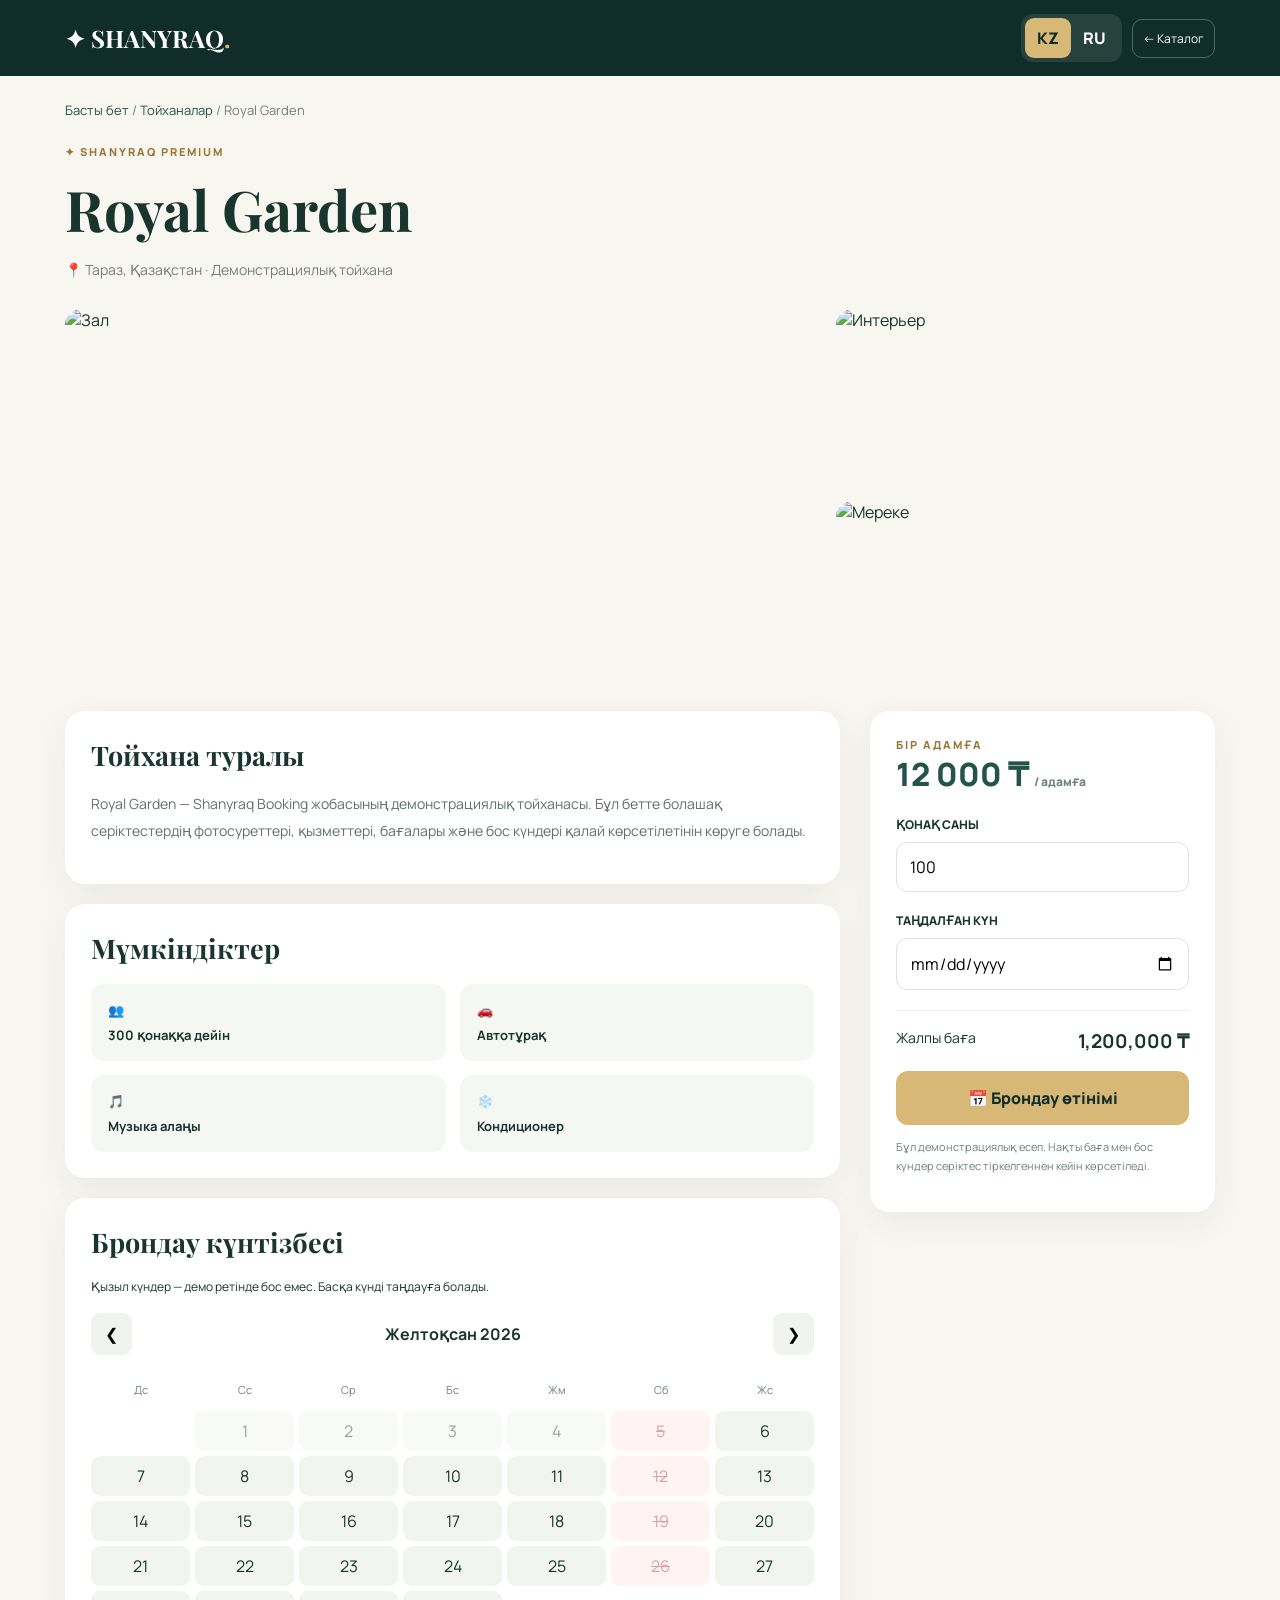
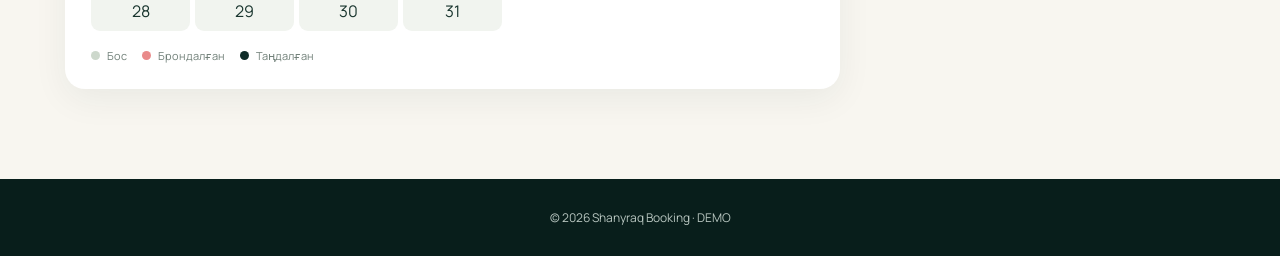
==== venue.html @ 828ed130 "Add venue.html for Royal Garden booking page" ====
<!DOCTYPE html>
<html lang="kk">
<head>
<meta charset="UTF-8">
<meta name="viewport" content="width=device-width,initial-scale=1">
<meta name="theme-color" content="#102d29">
<title>Royal Garden | Shanyraq Booking</title>
<link href="https://fonts.googleapis.com/css2?family=Manrope:wght@400;500;700;800&family=Playfair+Display:wght@500;700&display=swap" rel="stylesheet">
<style>
:root{
 --dark:#102d29;--green:#245447;
 --gold:#d8b876;--cream:#f8f6f0;
 --ink:#19352e;--muted:#718079;
}
*{box-sizing:border-box}
body{
 margin:0;background:var(--cream);color:var(--ink);
 font-family:Manrope,Arial,sans-serif;
}
button,input{font:inherit}
button{cursor:pointer}
a{text-decoration:none;color:inherit}
.wrap{max-width:1150px;width:92%;margin:auto}
header{
 background:var(--dark);color:white;
 position:sticky;top:0;z-index:20;
}
.nav{
 display:flex;align-items:center;
 justify-content:space-between;gap:12px;
 min-height:76px;
}
.logo{
 font:700 24px "Playfair Display",Georgia,serif;
 white-space:nowrap;
}
.logo span{color:var(--gold)}
.nav-right{display:flex;align-items:center;gap:10px}
.languages{
 display:flex;background:#ffffff18;
 border-radius:12px;padding:4px;
}
.lang{
 border:0;background:none;color:white;
 border-radius:9px;padding:9px 12px;font-weight:800;
}
.lang.active{background:var(--gold);color:var(--dark)}
.back{
 border:1px solid #ffffff45;
 border-radius:10px;padding:10px;font-size:12px;
}
.breadcrumb{
 padding:25px 0;font-size:13px;color:var(--muted);
}
.breadcrumb a{color:var(--green)}
h1,h2{font-family:"Playfair Display",Georgia,serif}
h1{font-size:clamp(35px,5vw,56px);margin:12px 0}
.eyebrow{
 color:#9a7737;font-weight:800;
 letter-spacing:2px;font-size:11px;
}
.subtitle{color:var(--muted);font-size:14px}
.gallery{
 display:grid;grid-template-columns:2fr 1fr;
 grid-template-rows:180px 180px;
 gap:12px;margin:30px 0;
}
.gallery img{
 width:100%;height:100%;object-fit:cover;
 border-radius:16px;cursor:pointer;
}
.gallery img:first-child{grid-row:span 2}
.layout{
 display:grid;grid-template-columns:minmax(0,1fr) 345px;
 gap:30px;align-items:start;margin-bottom:70px;
}
.panel{
 background:white;border-radius:20px;
 padding:26px;box-shadow:0 10px 35px #102d2910;
 margin-bottom:20px;
}
.panel h2{font-size:27px;margin:0 0 18px}
.features{
 display:grid;grid-template-columns:repeat(2,1fr);
 gap:14px;
}
.feature{
 padding:17px;border-radius:13px;
 background:#f5f7f3;font-size:13px;
}
.feature strong{display:block;margin-top:7px}
.description{
 font-size:14px;line-height:1.9;color:#61716a;
}
.booking-panel{position:sticky;top:96px}
.price{
 font-size:32px;font-weight:800;color:var(--green);
}
.price small{font-size:12px;color:var(--muted)}
.field{margin:20px 0}
.field label{
 display:block;font-size:12px;font-weight:800;
 margin-bottom:9px;
}
.field input{
 width:100%;border:1px solid #dce5de;
 border-radius:11px;padding:13px;
 background:white;min-width:0;
}
.total{
 display:flex;justify-content:space-between;
 gap:12px;padding:17px 0;
 border-top:1px solid #eee;
 font-size:14px;
}
.total strong{font-size:19px}
.gold-btn{
 width:100%;border:0;border-radius:12px;
 background:var(--gold);color:var(--dark);
 padding:16px;font-weight:800;
}
.gold-btn:hover{background:#edcf91}
.hint{
 color:var(--muted);font-size:11px;
 line-height:1.7;margin-top:13px;
}
.calendar-header{
 display:flex;align-items:center;
 justify-content:space-between;gap:10px;
 margin:18px 0;
}
.calendar-header button{
 background:#f0f3ee;border:0;
 border-radius:9px;padding:10px 14px;
}
.calendar-grid{
 display:grid;grid-template-columns:repeat(7,minmax(0,1fr));
 gap:5px;
}
.weekday{
 text-align:center;font-size:11px;
 color:var(--muted);padding:9px 0;
}
.day{
 min-height:40px;border:0;border-radius:9px;
 background:#f1f4ef;color:var(--ink);
}
.day:hover:not(:disabled){background:#e2eadd}
.day.selected{
 background:var(--dark);color:white;
}
.day.booked{
 background:#ffe6e6;color:#a33;
 text-decoration:line-through;
}
.day:disabled{opacity:.45;cursor:not-allowed}
.legend{
 display:flex;flex-wrap:wrap;gap:15px;
 margin-top:17px;font-size:11px;color:var(--muted);
}
.dot{
 display:inline-block;width:9px;height:9px;
 border-radius:50%;margin-right:5px;
 background:#cdd8cc;
}
.dot.red{background:#e98a8a}
.dot.green{background:var(--dark)}
dialog{
 border:0;border-radius:20px;
 width:calc(100% - 30px);max-width:430px;
 padding:25px;box-shadow:0 30px 100px #0005;
}
dialog::backdrop{background:#071d19aa}
dialog input{
 width:100%;padding:13px;
 border:1px solid #d5ddd7;border-radius:10px;
}
dialog label{
 display:block;font-size:12px;font-weight:800;
 margin:15px 0 8px;
}
.dialog-actions{display:flex;gap:10px;margin-top:20px}
.dialog-actions button{flex:1}
.close-btn{
 background:#edf0eb;border:0;
 border-radius:10px;padding:13px;
}
footer{
 background:#081e1b;color:#b8c6c0;
 padding:30px;text-align:center;font-size:12px;
}
#lightbox{
 border:0;padding:12px;background:#102d29;
 max-width:95vw;max-height:95vh;
}
#lightbox img{
 display:block;max-width:90vw;max-height:80vh;
 object-fit:contain;
}
#lightbox button{
 display:block;margin:0 0 10px auto;
 padding:8px 15px;
}
@media(max-width:800px){
 .layout{grid-template-columns:1fr}
 .booking-panel{position:static}
}
@media(max-width:550px){
 .logo{font-size:18px}
 .lang{padding:8px}
 .back{font-size:10px;padding:8px}
 .gallery{
  grid-template-rows:220px 105px;
  grid-template-columns:1fr 1fr;
 }
 .gallery img:first-child{
  grid-column:span 2;grid-row:span 1;
 }
 .panel{padding:20px}
 .features{gap:9px}
 .feature{padding:12px}
}
</style>
</head>
<body>

<header>
 <div class="wrap nav">
  <a href="index.html" class="logo">
   ✦ SHANYRAQ<span>.</span>
  </a>
  <div class="nav-right">
   <div class="languages">
    <button id="kz" class="lang" type="button">KZ</button>
    <button id="ru" class="lang" type="button">RU</button>
   </div>
   <a href="venues.html" class="back"
    data-kk="← Каталог"
    data-ru="← Каталог">← Каталог</a>
  </div>
 </div>
</header>

<main class="wrap">

<div class="breadcrumb">
 <a href="index.html"
  data-kk="Басты бет"
  data-ru="Главная">Басты бет</a>
 /
 <a href="venues.html"
  data-kk="Тойханалар"
  data-ru="Банкетные залы">Тойханалар</a>
 / Royal Garden
</div>

<div class="eyebrow">✦ SHANYRAQ PREMIUM</div>
<h1>Royal Garden</h1>
<p class="subtitle"
 data-kk="📍 Тараз, Қазақстан · Демонстрациялық тойхана"
 data-ru="📍 Тараз, Казахстан · Демонстрационный банкетный зал">
 📍 Тараз, Қазақстан · Демонстрациялық тойхана
</p>

<div class="gallery">
 <img src="https://images.unsplash.com/photo-1519167758481-83f550bb49b3?auto=format&fit=crop&w=1200&q=85" alt="Зал" loading="lazy">
 <img src="https://images.unsplash.com/photo-1511795409834-ef04bbd61622?auto=format&fit=crop&w=700&q=80" alt="Интерьер" loading="lazy">
 <img src="https://images.unsplash.com/photo-1519741497674-611481863552?auto=format&fit=crop&w=700&q=80" alt="Мереке" loading="lazy">
</div>

<div class="layout">
 <div>

  <section class="panel">
   <h2 data-kk="Тойхана туралы"
       data-ru="О банкетном зале">Тойхана туралы</h2>
   <p class="description"
    data-kk="Royal Garden — Shanyraq Booking жобасының демонстрациялық тойханасы. Бұл бетте болашақ серіктестердің фотосуреттері, қызметтері, бағалары және бос күндері қалай көрсетілетінін көруге болады."
    data-ru="Royal Garden — демонстрационный банкетный зал проекта Shanyraq Booking. Здесь показано, как будут выглядеть фотографии, услуги, цены и свободные даты будущих партнёров.">
    Royal Garden — Shanyraq Booking жобасының
    демонстрациялық тойханасы.
   </p>
  </section>

  <section class="panel">
   <h2 data-kk="Мүмкіндіктер"
       data-ru="Возможности">Мүмкіндіктер</h2>
   <div class="features">
    <div class="feature">👥
     <strong data-kk="300 қонаққа дейін"
      data-ru="До 300 гостей">300 қонаққа дейін</strong>
    </div>
    <div class="feature">🚗
     <strong data-kk="Автотұрақ"
      data-ru="Парковка">Автотұрақ</strong>
    </div>
    <div class="feature">🎵
     <strong data-kk="Музыка алаңы"
      data-ru="Музыкальная площадка">Музыка алаңы</strong>
    </div>
    <div class="feature">❄️
     <strong data-kk="Кондиционер"
      data-ru="Кондиционер">Кондиционер</strong>
    </div>
   </div>
  </section>

  <section class="panel">
   <h2 data-kk="Брондау күнтізбесі"
       data-ru="Календарь бронирования">
    Брондау күнтізбесі
   </h2>

   <p class="muted" style="font-size:12px"
    data-kk="Қызыл күндер — демо ретінде бос емес. Басқа күнді таңдауға болады."
    data-ru="Красные даты заняты в демо-режиме. Вы можете выбрать другую дату.">
    Қызыл күндер — демо ретінде бос емес.
   </p>

   <div class="calendar-header">
    <button id="prevMonth" type="button">❮</button>
    <strong id="monthTitle"></strong>
    <button id="nextMonth" type="button">❯</button>
   </div>

   <div class="calendar-grid" id="calendar"></div>

   <div class="legend">
    <span><i class="dot"></i>
     <span data-kk="Бос" data-ru="Свободно">Бос</span>
    </span>
    <span><i class="dot red"></i>
     <span data-kk="Брондалған" data-ru="Занято">Брондалған</span>
    </span>
    <span><i class="dot green"></i>
     <span data-kk="Таңдалған" data-ru="Выбрано">Таңдалған</span>
    </span>
   </div>
  </section>

 </div>

 <aside class="panel booking-panel">
  <div class="eyebrow"
   data-kk="БІР АДАМҒА"
   data-ru="ЗА ЧЕЛОВЕКА">БІР АДАМҒА</div>

  <div class="price">
   12 000 ₸
   <small data-kk="/ адамға"
    data-ru="/ за человека">/ адамға</small>
  </div>

  <div class="field">
   <label data-kk="ҚОНАҚ САНЫ"
    data-ru="КОЛИЧЕСТВО ГОСТЕЙ">ҚОНАҚ САНЫ</label>
   <input type="number" id="guests"
    min="1" max="300" value="100">
  </div>

  <div class="field">
   <label data-kk="ТАҢДАЛҒАН КҮН"
    data-ru="ВЫБРАННАЯ ДАТА">ТАҢДАЛҒАН КҮН</label>
   <input type="date" id="selectedDate">
  </div>

  <div class="total">
   <span data-kk="Жалпы баға"
    data-ru="Общая стоимость">Жалпы баға</span>
   <strong id="totalPrice">1 200 000 ₸</strong>
  </div>

  <button class="gold-btn" id="bookBtn"
   data-kk="📅 Брондау өтінімі"
   data-ru="📅 Заявка на бронирование">
   📅 Брондау өтінімі
  </button>

  <p class="hint"
   data-kk="Бұл демонстрациялық есеп. Нақты баға мен бос күндер серіктес тіркелгеннен кейін көрсетіледі."
   data-ru="Это демонстрационный расчёт. Реальные цены и свободные даты появятся после подключения партнёров.">
   Бұл демонстрациялық есеп.
  </p>
 </aside>
</div>
</main>

<dialog id="bookingDialog">
 <form id="bookingForm">
  <h2 data-kk="Брондау өтінімі"
   data-ru="Заявка на бронирование">
   Брондау өтінімі
  </h2>

  <p class="hint" id="bookingSummary"></p>

  <label data-kk="Аты-жөніңіз"
   data-ru="Ваше имя">Аты-жөніңіз</label>
  <input id="customerName" required maxlength="80">

  <label data-kk="Телефон нөмірі"
   data-ru="Номер телефона">Телефон нөмірі</label>
  <input id="customerPhone" type="tel" required
   pattern="[+0-9 ()-]{9,20}">

  <div class="dialog-actions">
   <button type="button" class="close-btn"
    id="closeDialog"
    data-kk="Жабу" data-ru="Закрыть">Жабу</button>
   <button type="submit" class="gold-btn"
    data-kk="Өтінімді сақтау"
    data-ru="Сохранить заявку">
    Өтінімді сақтау
   </button>
  </div>
  <p class="hint"
   data-kk="Демо: өтінім тек осы браузерде сақталады."
   data-ru="Демо: заявка сохраняется только в этом браузере.">
   Демо: өтінім тек осы браузерде сақталады.
  </p>
 </form>
</dialog>

<dialog id="lightbox">
 <button type="button" id="closeLightbox">✕</button>
 <img id="largePhoto" alt="Gallery">
</dialog>

<footer>© 2026 Shanyraq Booking · DEMO</footer>

<script>
const $=id=>document.getElementById(id);
const format=n=>new Intl.NumberFormat("kk-KZ").format(n);
const price=12000;
const maxGuests=300;
const now=new Date();
const today=new Date(
 now.getTime()-now.getTimezoneOffset()*60000
).toISOString().slice(0,10);

let lang="kk";
let viewYear=now.getFullYear();
let viewMonth=now.getMonth();
let selected="";

const months={
 kk:["Қаңтар","Ақпан","Наурыз","Сәуір",
 "Мамыр","Маусым","Шілде","Тамыз",
 "Қыркүйек","Қазан","Қараша","Желтоқсан"],
 ru:["Январь","Февраль","Март","Апрель",
 "Май","Июнь","Июль","Август",
 "Сентябрь","Октябрь","Ноябрь","Декабрь"]
};

const weekdays={
 kk:["Дс","Сс","Ср","Бс","Жм","Сб","Жс"],
 ru:["Пн","Вт","Ср","Чт","Пт","Сб","Вс"]
};

function iso(y,m,d){
 return y+"-"+String(m+1).padStart(2,"0")+
 "-"+String(d).padStart(2,"0");
}

// Тек демонстрациялық бос емес күндер.
function isBooked(y,m,d){
 return [5,12,19,26].includes(d);
}

function setLanguage(value){
 lang=value==="ru"?"ru":"kk";
 localStorage.setItem("shanyraq_lang",lang);
 document.documentElement.lang=lang;

 document.querySelectorAll("[data-kk][data-ru]")
 .forEach(el=>{
  el.textContent=el.getAttribute("data-"+lang);
 });

 $("kz").classList.toggle("active",lang==="kk");
 $("ru").classList.toggle("active",lang==="ru");

 renderCalendar();
 updateTotal();
}

$("kz").onclick=()=>setLanguage("kk");
$("ru").onclick=()=>setLanguage("ru");

function updateTotal(){
 let guests=Number($("guests").value)||0;
 $("totalPrice").textContent=
 format(guests*price)+" ₸";
}

$("guests").addEventListener("input",updateTotal);

function renderCalendar(){
 $("monthTitle").textContent=
 months[lang][viewMonth]+" "+viewYear;

 const grid=$("calendar");
 grid.innerHTML="";

 weekdays[lang].forEach(w=>{
  const cell=document.createElement("div");
  cell.className="weekday";
  cell.textContent=w;
  grid.appendChild(cell);
 });

 const offset=(new Date(viewYear,viewMonth,1).getDay()+6)%7;
 const count=new Date(viewYear,viewMonth+1,0).getDate();

 for(let i=0;i<offset;i++){
  grid.appendChild(document.createElement("div"));
 }

 for(let d=1;d<=count;d++){
  const date=iso(viewYear,viewMonth,d);
  const booked=isBooked(viewYear,viewMonth,d);
  const past=date<today;

  const btn=document.createElement("button");
  btn.type="button";
  btn.className="day";
  btn.textContent=d;

  if(booked)btn.classList.add("booked");
  if(date===selected)btn.classList.add("selected");
  btn.disabled=booked||past;

  btn.onclick=()=>{
   selected=date;
   $("selectedDate").value=date;
   renderCalendar();
  };

  grid.appendChild(btn);
 }
}

$("prevMonth").onclick=()=>{
 const firstCurrent=new Date(now.getFullYear(),now.getMonth(),1);
 const previous=new Date(viewYear,viewMonth-1,1);
 if(previous<firstCurrent)return;
 viewYear=previous.getFullYear();
 viewMonth=previous.getMonth();
 renderCalendar();
};

$("nextMonth").onclick=()=>{
 const next=new Date(viewYear,viewMonth+1,1);
 viewYear=next.getFullYear();
 viewMonth=next.getMonth();
 renderCalendar();
};

$("selectedDate").min=today;

$("selectedDate").onchange=()=>{
 const value=$("selectedDate").value;
 if(!value)return;

 const [y,m,d]=value.split("-").map(Number);

 if(value<today||isBooked(y,m-1,d)){
  alert(lang==="kk"?
   "Бұл күн қолжетімсіз (демо).":
   "Эта дата недоступна (демо).");
  $("selectedDate").value=selected;
  return;
 }

 selected=value;
 viewYear=y;
 viewMonth=m-1;
 renderCalendar();
};

$("bookBtn").onclick=()=>{
 const guests=Number($("guests").value);

 if(!Number.isInteger(guests)||
    guests<1||guests>maxGuests){
  alert(lang==="kk"?
   "Қонақ саны 1–300 аралығында болуы керек.":
   "Количество гостей должно быть от 1 до 300.");
  return;
 }

 if(!selected){
  alert(lang==="kk"?
   "Алдымен күнді таңдаңыз!":
   "Сначала выберите дату!");
  return;
 }

 $("bookingSummary").textContent=
 "Royal Garden · "+selected+" · "+
 guests+" · "+format(guests*price)+" ₸";

 $("bookingDialog").showModal();
};

$("closeDialog").onclick=()=>
 $("bookingDialog").close();

$("bookingForm").onsubmit=e=>{
 e.preventDefault();

 const booking={
  venue:"Royal Garden",
  date:selected,
  guests:Number($("guests").value),
  total:Number($("guests").value)*price,
  name:$("customerName").value,
  phone:$("customerPhone").value,
  createdAt:new Date().toISOString()
 };

 const bookings=JSON.parse(
  localStorage.getItem("shanyraq_demo_bookings")||"[]"
 );
 bookings.push(booking);

 localStorage.setItem(
  "shanyraq_demo_bookings",
  JSON.stringify(bookings)
 );

 $("bookingDialog").close();
 $("bookingForm").reset();

 alert(lang==="kk"?
  "Демо өтінім сақталды. Нақты брондау жасалған жоқ.":
  "Демо-заявка сохранена. Реальное бронирование не выполнено.");
};

// Фотогалерея
document.querySelectorAll(".gallery img").forEach(img=>{
 img.onclick=()=>{
  $("largePhoto").src=img.src;
  $("lightbox").showModal();
 };
});

$("closeLightbox").onclick=()=>
 $("lightbox").close();

// Каталогтан келген тойхана ID
const params=new URLSearchParams(location.search);
const requestedDate=params.get("date");

if(requestedDate&&/^\d{4}-\d{2}-\d{2}$/.test(requestedDate)){
 const [y,m,d]=requestedDate.split("-").map(Number);
 if(requestedDate>=today&&!isBooked(y,m-1,d)){
  selected=requestedDate;
  viewYear=y;
  viewMonth=m-1;
  $("selectedDate").value=requestedDate;
 }
}

setLanguage(
 params.get("lang")||
 localStorage.getItem("shanyraq_lang")||
 "kk"
);
</script>
</body>
</html>
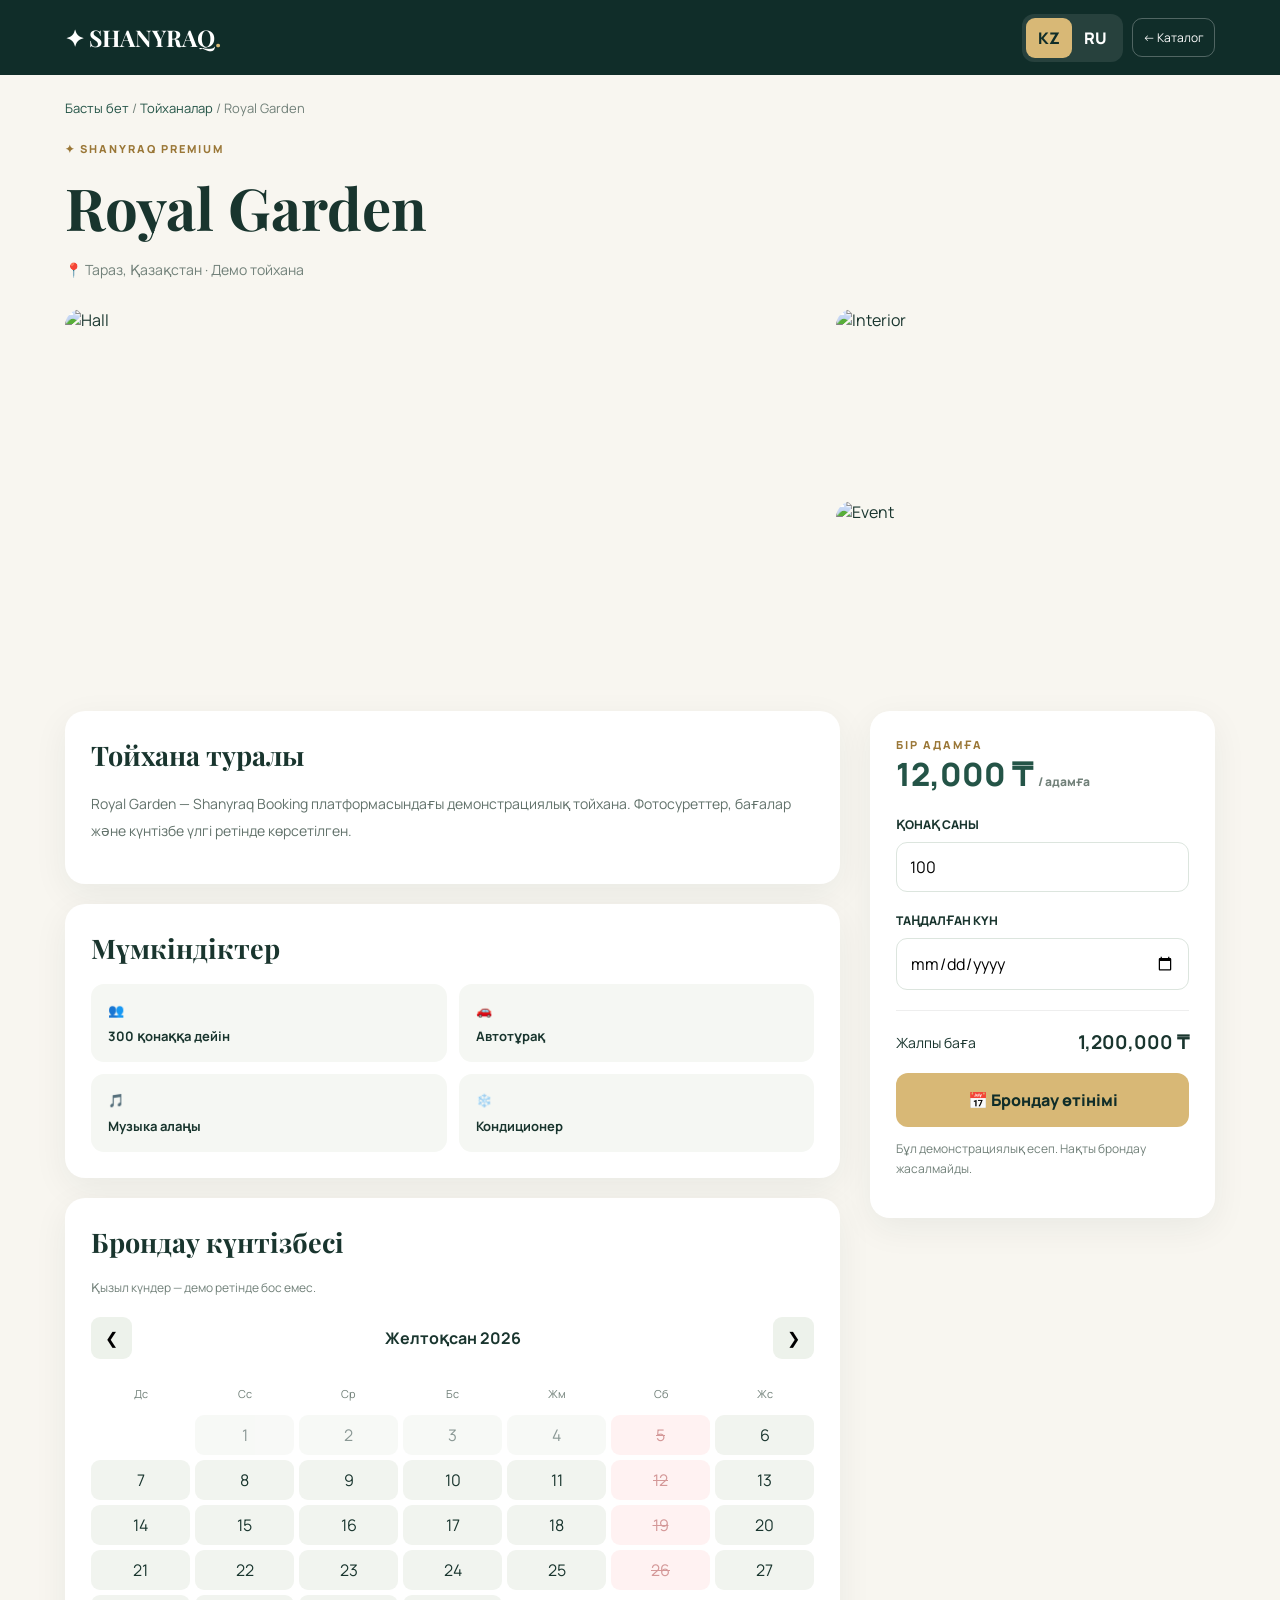
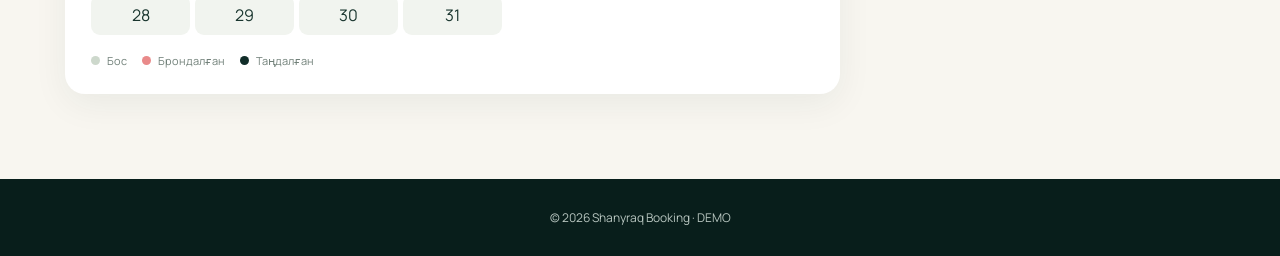
==== commit b93cbb5e: "Update print statement from 'Hello' to 'Goodbye'" ====
--- a/venue.html
+++ b/venue.html
@@ -4,18 +4,22 @@
 <head>
 <meta charset="UTF-8">
 <meta name="viewport" content="width=device-width,initial-scale=1">
-<meta name="theme-color" content="#102d29">
-<title>Royal Garden | Shanyraq Booking</title>
+<title>Shanyraq Booking | Venue</title>
 <link href="https://fonts.googleapis.com/css2?family=Manrope:wght@400;500;700;800&family=Playfair+Display:wght@500;700&display=swap" rel="stylesheet">
+
 <style>
 :root{
- --dark:#102d29;--green:#245447;
- --gold:#d8b876;--cream:#f8f6f0;
- --ink:#19352e;--muted:#718079;
+ --dark:#102d29;
+ --green:#245447;
+ --gold:#d8b876;
+ --cream:#f8f6f0;
+ --ink:#19352e;
+ --muted:#718079;
 }
 *{box-sizing:border-box}
 body{
- margin:0;background:var(--cream);color:var(--ink);
+ margin:0;background:var(--cream);
+ color:var(--ink);
  font-family:Manrope,Arial,sans-serif;
 }
 button,input{font:inherit}
@@ -27,115 +31,128 @@
  position:sticky;top:0;z-index:20;
 }
 .nav{
- display:flex;align-items:center;
- justify-content:space-between;gap:12px;
- min-height:76px;
+ min-height:75px;display:flex;
+ align-items:center;justify-content:space-between;
+ gap:10px;
 }
 .logo{
- font:700 24px "Playfair Display",Georgia,serif;
+ font:700 23px "Playfair Display",Georgia,serif;
  white-space:nowrap;
 }
 .logo span{color:var(--gold)}
-.nav-right{display:flex;align-items:center;gap:10px}
+.nav-right{display:flex;align-items:center;gap:9px}
 .languages{
  display:flex;background:#ffffff18;
- border-radius:12px;padding:4px;
+ padding:4px;border-radius:12px;
 }
 .lang{
- border:0;background:none;color:white;
- border-radius:9px;padding:9px 12px;font-weight:800;
+ border:0;background:transparent;color:white;
+ padding:9px 12px;border-radius:9px;
+ font-weight:800;
 }
 .lang.active{background:var(--gold);color:var(--dark)}
 .back{
  border:1px solid #ffffff45;
- border-radius:10px;padding:10px;font-size:12px;
+ border-radius:10px;padding:10px;
+ font-size:12px;
 }
 .breadcrumb{
- padding:25px 0;font-size:13px;color:var(--muted);
+ padding:24px 0;color:var(--muted);
+ font-size:13px;
 }
 .breadcrumb a{color:var(--green)}
 h1,h2{font-family:"Playfair Display",Georgia,serif}
-h1{font-size:clamp(35px,5vw,56px);margin:12px 0}
+h1{
+ font-size:clamp(35px,5vw,58px);
+ margin:12px 0;
+}
 .eyebrow{
- color:#9a7737;font-weight:800;
- letter-spacing:2px;font-size:11px;
+ color:#9a7737;font-size:11px;
+ letter-spacing:2px;font-weight:800;
 }
 .subtitle{color:var(--muted);font-size:14px}
 .gallery{
- display:grid;grid-template-columns:2fr 1fr;
+ display:grid;
+ grid-template-columns:2fr 1fr;
  grid-template-rows:180px 180px;
  gap:12px;margin:30px 0;
 }
 .gallery img{
- width:100%;height:100%;object-fit:cover;
- border-radius:16px;cursor:pointer;
+ width:100%;height:100%;
+ object-fit:cover;border-radius:17px;
+ cursor:pointer;
 }
 .gallery img:first-child{grid-row:span 2}
 .layout{
- display:grid;grid-template-columns:minmax(0,1fr) 345px;
- gap:30px;align-items:start;margin-bottom:70px;
+ display:grid;
+ grid-template-columns:minmax(0,1fr) 345px;
+ gap:30px;align-items:start;
+ margin-bottom:65px;
 }
 .panel{
  background:white;border-radius:20px;
- padding:26px;box-shadow:0 10px 35px #102d2910;
- margin-bottom:20px;
+ padding:26px;margin-bottom:20px;
+ box-shadow:0 10px 35px #102d2910;
 }
 .panel h2{font-size:27px;margin:0 0 18px}
+.description{
+ color:#61716a;font-size:14px;
+ line-height:1.9;
+}
 .features{
- display:grid;grid-template-columns:repeat(2,1fr);
- gap:14px;
+ display:grid;grid-template-columns:1fr 1fr;
+ gap:12px;
 }
 .feature{
+ background:#f5f7f3;
  padding:17px;border-radius:13px;
- background:#f5f7f3;font-size:13px;
-}
-.feature strong{display:block;margin-top:7px}
-.description{
- font-size:14px;line-height:1.9;color:#61716a;
-}
-.booking-panel{position:sticky;top:96px}
+ font-size:13px;
+}
+.feature strong{display:block;margin-top:8px}
+.booking-panel{position:sticky;top:95px}
 .price{
- font-size:32px;font-weight:800;color:var(--green);
+ font-size:32px;font-weight:800;
+ color:var(--green);
 }
 .price small{font-size:12px;color:var(--muted)}
 .field{margin:20px 0}
 .field label{
- display:block;font-size:12px;font-weight:800;
- margin-bottom:9px;
+ display:block;font-size:12px;
+ font-weight:800;margin-bottom:9px;
 }
 .field input{
- width:100%;border:1px solid #dce5de;
+ width:100%;min-width:0;
+ border:1px solid #dce5de;
  border-radius:11px;padding:13px;
- background:white;min-width:0;
 }
 .total{
  display:flex;justify-content:space-between;
- gap:12px;padding:17px 0;
+ align-items:center;gap:10px;
  border-top:1px solid #eee;
- font-size:14px;
+ padding:18px 0;font-size:14px;
 }
 .total strong{font-size:19px}
 .gold-btn{
  width:100%;border:0;border-radius:12px;
- background:var(--gold);color:var(--dark);
- padding:16px;font-weight:800;
+ padding:16px;background:var(--gold);
+ color:var(--dark);font-weight:800;
 }
 .gold-btn:hover{background:#edcf91}
 .hint{
- color:var(--muted);font-size:11px;
- line-height:1.7;margin-top:13px;
+ font-size:12px;color:var(--muted);
+ line-height:1.7;
 }
 .calendar-header{
- display:flex;align-items:center;
- justify-content:space-between;gap:10px;
- margin:18px 0;
+ display:flex;justify-content:space-between;
+ align-items:center;margin:18px 0;
 }
 .calendar-header button{
- background:#f0f3ee;border:0;
+ background:#edf2eb;border:0;
  border-radius:9px;padding:10px 14px;
 }
 .calendar-grid{
- display:grid;grid-template-columns:repeat(7,minmax(0,1fr));
+ display:grid;
+ grid-template-columns:repeat(7,minmax(0,1fr));
  gap:5px;
 }
 .weekday{
@@ -143,21 +160,20 @@
  color:var(--muted);padding:9px 0;
 }
 .day{
- min-height:40px;border:0;border-radius:9px;
- background:#f1f4ef;color:var(--ink);
-}
-.day:hover:not(:disabled){background:#e2eadd}
-.day.selected{
- background:var(--dark);color:white;
-}
+ min-height:40px;border:0;
+ border-radius:9px;background:#f1f4ef;
+ color:var(--ink);
+}
+.day.selected{background:var(--dark);color:white}
 .day.booked{
  background:#ffe6e6;color:#a33;
  text-decoration:line-through;
 }
-.day:disabled{opacity:.45;cursor:not-allowed}
+.day:disabled{opacity:.5;cursor:not-allowed}
 .legend{
  display:flex;flex-wrap:wrap;gap:15px;
- margin-top:17px;font-size:11px;color:var(--muted);
+ margin-top:18px;font-size:11px;
+ color:var(--muted);
 }
 .dot{
  display:inline-block;width:9px;height:9px;
@@ -172,35 +188,37 @@
  padding:25px;box-shadow:0 30px 100px #0005;
 }
 dialog::backdrop{background:#071d19aa}
+dialog label{
+ display:block;font-size:12px;
+ font-weight:800;margin:15px 0 8px;
+}
 dialog input{
  width:100%;padding:13px;
  border:1px solid #d5ddd7;border-radius:10px;
 }
-dialog label{
- display:block;font-size:12px;font-weight:800;
- margin:15px 0 8px;
-}
-.dialog-actions{display:flex;gap:10px;margin-top:20px}
+.dialog-actions{
+ display:flex;gap:10px;margin-top:20px;
+}
 .dialog-actions button{flex:1}
 .close-btn{
  background:#edf0eb;border:0;
  border-radius:10px;padding:13px;
 }
+#lightbox{
+ max-width:95vw;max-height:95vh;
+ padding:12px;background:var(--dark);
+}
+#lightbox img{
+ display:block;max-width:90vw;
+ max-height:80vh;object-fit:contain;
+}
+#closeLightbox{
+ display:block;margin:0 0 10px auto;
+ padding:8px 15px;
+}
 footer{
  background:#081e1b;color:#b8c6c0;
  padding:30px;text-align:center;font-size:12px;
-}
-#lightbox{
- border:0;padding:12px;background:#102d29;
- max-width:95vw;max-height:95vh;
-}
-#lightbox img{
- display:block;max-width:90vw;max-height:80vh;
- object-fit:contain;
-}
-#lightbox button{
- display:block;margin:0 0 10px auto;
- padding:8px 15px;
 }
 @media(max-width:800px){
  .layout{grid-template-columns:1fr}
@@ -211,20 +229,19 @@
  .lang{padding:8px}
  .back{font-size:10px;padding:8px}
  .gallery{
+  grid-template-columns:1fr 1fr;
   grid-template-rows:220px 105px;
-  grid-template-columns:1fr 1fr;
  }
  .gallery img:first-child{
   grid-column:span 2;grid-row:span 1;
  }
  .panel{padding:20px}
- .features{gap:9px}
  .feature{padding:12px}
 }
 </style>
 </head>
+
 <body>
-
 <header>
  <div class="wrap nav">
   <a href="index.html" class="logo">
@@ -243,147 +260,138 @@
 </header>
 
 <main class="wrap">
-
-<div class="breadcrumb">
- <a href="index.html"
-  data-kk="Басты бет"
-  data-ru="Главная">Басты бет</a>
- /
- <a href="venues.html"
-  data-kk="Тойханалар"
-  data-ru="Банкетные залы">Тойханалар</a>
- / Royal Garden
-</div>
-
-<div class="eyebrow">✦ SHANYRAQ PREMIUM</div>
-<h1>Royal Garden</h1>
-<p class="subtitle"
- data-kk="📍 Тараз, Қазақстан · Демонстрациялық тойхана"
- data-ru="📍 Тараз, Казахстан · Демонстрационный банкетный зал">
- 📍 Тараз, Қазақстан · Демонстрациялық тойхана
-</p>
-
-<div class="gallery">
- <img src="https://images.unsplash.com/photo-1519167758481-83f550bb49b3?auto=format&fit=crop&w=1200&q=85" alt="Зал" loading="lazy">
- <img src="https://images.unsplash.com/photo-1511795409834-ef04bbd61622?auto=format&fit=crop&w=700&q=80" alt="Интерьер" loading="lazy">
- <img src="https://images.unsplash.com/photo-1519741497674-611481863552?auto=format&fit=crop&w=700&q=80" alt="Мереке" loading="lazy">
-</div>
-
-<div class="layout">
- <div>
-
-  <section class="panel">
-   <h2 data-kk="Тойхана туралы"
-       data-ru="О банкетном зале">Тойхана туралы</h2>
-   <p class="description"
-    data-kk="Royal Garden — Shanyraq Booking жобасының демонстрациялық тойханасы. Бұл бетте болашақ серіктестердің фотосуреттері, қызметтері, бағалары және бос күндері қалай көрсетілетінін көруге болады."
-    data-ru="Royal Garden — демонстрационный банкетный зал проекта Shanyraq Booking. Здесь показано, как будут выглядеть фотографии, услуги, цены и свободные даты будущих партнёров.">
-    Royal Garden — Shanyraq Booking жобасының
-    демонстрациялық тойханасы.
+ <div class="breadcrumb">
+  <a href="index.html"
+   data-kk="Басты бет"
+   data-ru="Главная">Басты бет</a>
+  /
+  <a href="venues.html"
+   data-kk="Тойханалар"
+   data-ru="Банкетные залы">Тойханалар</a>
+  / <span id="crumbName"></span>
+ </div>
+
+ <div class="eyebrow">✦ SHANYRAQ PREMIUM</div>
+ <h1 id="venueName"></h1>
+ <p class="subtitle" id="venueLocation"></p>
+
+ <div class="gallery">
+  <img id="photo1" alt="Hall" loading="lazy">
+  <img id="photo2" alt="Interior" loading="lazy">
+  <img id="photo3" alt="Event" loading="lazy">
+ </div>
+
+ <div class="layout">
+  <div>
+   <section class="panel">
+    <h2 data-kk="Тойхана туралы"
+     data-ru="О банкетном зале">
+     Тойхана туралы
+    </h2>
+    <p class="description" id="venueDescription"></p>
+   </section>
+
+   <section class="panel">
+    <h2 data-kk="Мүмкіндіктер"
+     data-ru="Удобства">Мүмкіндіктер</h2>
+    <div class="features">
+     <div class="feature">👥
+      <strong id="capacityText"></strong>
+     </div>
+     <div class="feature">🚗
+      <strong data-kk="Автотұрақ"
+       data-ru="Парковка">Автотұрақ</strong>
+     </div>
+     <div class="feature">🎵
+      <strong data-kk="Музыка алаңы"
+       data-ru="Музыкальная площадка">
+       Музыка алаңы
+      </strong>
+     </div>
+     <div class="feature">❄️
+      <strong data-kk="Кондиционер"
+       data-ru="Кондиционер">Кондиционер</strong>
+     </div>
+    </div>
+   </section>
+
+   <section class="panel">
+    <h2 data-kk="Брондау күнтізбесі"
+     data-ru="Календарь бронирования">
+     Брондау күнтізбесі
+    </h2>
+    <p class="hint"
+     data-kk="Қызыл күндер — демо ретінде бос емес."
+     data-ru="Красные даты заняты в демо-режиме.">
+     Қызыл күндер — демо ретінде бос емес.
+    </p>
+    <div class="calendar-header">
+     <button id="prevMonth" type="button">❮</button>
+     <strong id="monthTitle"></strong>
+     <button id="nextMonth" type="button">❯</button>
+    </div>
+    <div class="calendar-grid" id="calendar"></div>
+    <div class="legend">
+     <span><i class="dot"></i>
+      <span data-kk="Бос"
+       data-ru="Свободно">Бос</span>
+     </span>
+     <span><i class="dot red"></i>
+      <span data-kk="Брондалған"
+       data-ru="Занято">Брондалған</span>
+     </span>
+     <span><i class="dot green"></i>
+      <span data-kk="Таңдалған"
+       data-ru="Выбрано">Таңдалған</span>
+     </span>
+    </div>
+   </section>
+  </div>
+
+  <aside class="panel booking-panel">
+   <div class="eyebrow"
+    data-kk="БІР АДАМҒА"
+    data-ru="ЗА ЧЕЛОВЕКА">БІР АДАМҒА</div>
+   <div class="price">
+    <span id="venuePrice"></span>
+    <small data-kk="/ адамға"
+     data-ru="/ за человека">/ адамға</small>
+   </div>
+
+   <div class="field">
+    <label data-kk="ҚОНАҚ САНЫ"
+     data-ru="КОЛИЧЕСТВО ГОСТЕЙ">
+     ҚОНАҚ САНЫ
+    </label>
+    <input type="number" id="guests" min="1">
+   </div>
+
+   <div class="field">
+    <label data-kk="ТАҢДАЛҒАН КҮН"
+     data-ru="ВЫБРАННАЯ ДАТА">
+     ТАҢДАЛҒАН КҮН
+    </label>
+    <input type="date" id="selectedDate">
+   </div>
+
+   <div class="total">
+    <span data-kk="Жалпы баға"
+     data-ru="Общая стоимость">Жалпы баға</span>
+    <strong id="totalPrice"></strong>
+   </div>
+
+   <button id="bookBtn" class="gold-btn"
+    data-kk="📅 Брондау өтінімі"
+    data-ru="📅 Заявка на бронирование">
+    📅 Брондау өтінімі
+   </button>
+   <p class="hint"
+    data-kk="Бұл демонстрациялық есеп. Нақты брондау жасалмайды."
+    data-ru="Это демонстрационный расчёт. Реальное бронирование недоступно.">
+    Бұл демонстрациялық есеп.
    </p>
-  </section>
-
-  <section class="panel">
-   <h2 data-kk="Мүмкіндіктер"
-       data-ru="Возможности">Мүмкіндіктер</h2>
-   <div class="features">
-    <div class="feature">👥
-     <strong data-kk="300 қонаққа дейін"
-      data-ru="До 300 гостей">300 қонаққа дейін</strong>
-    </div>
-    <div class="feature">🚗
-     <strong data-kk="Автотұрақ"
-      data-ru="Парковка">Автотұрақ</strong>
-    </div>
-    <div class="feature">🎵
-     <strong data-kk="Музыка алаңы"
-      data-ru="Музыкальная площадка">Музыка алаңы</strong>
-    </div>
-    <div class="feature">❄️
-     <strong data-kk="Кондиционер"
-      data-ru="Кондиционер">Кондиционер</strong>
-    </div>
-   </div>
-  </section>
-
-  <section class="panel">
-   <h2 data-kk="Брондау күнтізбесі"
-       data-ru="Календарь бронирования">
-    Брондау күнтізбесі
-   </h2>
-
-   <p class="muted" style="font-size:12px"
-    data-kk="Қызыл күндер — демо ретінде бос емес. Басқа күнді таңдауға болады."
-    data-ru="Красные даты заняты в демо-режиме. Вы можете выбрать другую дату.">
-    Қызыл күндер — демо ретінде бос емес.
-   </p>
-
-   <div class="calendar-header">
-    <button id="prevMonth" type="button">❮</button>
-    <strong id="monthTitle"></strong>
-    <button id="nextMonth" type="button">❯</button>
-   </div>
-
-   <div class="calendar-grid" id="calendar"></div>
-
-   <div class="legend">
-    <span><i class="dot"></i>
-     <span data-kk="Бос" data-ru="Свободно">Бос</span>
-    </span>
-    <span><i class="dot red"></i>
-     <span data-kk="Брондалған" data-ru="Занято">Брондалған</span>
-    </span>
-    <span><i class="dot green"></i>
-     <span data-kk="Таңдалған" data-ru="Выбрано">Таңдалған</span>
-    </span>
-   </div>
-  </section>
-
+  </aside>
  </div>
-
- <aside class="panel booking-panel">
-  <div class="eyebrow"
-   data-kk="БІР АДАМҒА"
-   data-ru="ЗА ЧЕЛОВЕКА">БІР АДАМҒА</div>
-
-  <div class="price">
-   12 000 ₸
-   <small data-kk="/ адамға"
-    data-ru="/ за человека">/ адамға</small>
-  </div>
-
-  <div class="field">
-   <label data-kk="ҚОНАҚ САНЫ"
-    data-ru="КОЛИЧЕСТВО ГОСТЕЙ">ҚОНАҚ САНЫ</label>
-   <input type="number" id="guests"
-    min="1" max="300" value="100">
-  </div>
-
-  <div class="field">
-   <label data-kk="ТАҢДАЛҒАН КҮН"
-    data-ru="ВЫБРАННАЯ ДАТА">ТАҢДАЛҒАН КҮН</label>
-   <input type="date" id="selectedDate">
-  </div>
-
-  <div class="total">
-   <span data-kk="Жалпы баға"
-    data-ru="Общая стоимость">Жалпы баға</span>
-   <strong id="totalPrice">1 200 000 ₸</strong>
-  </div>
-
-  <button class="gold-btn" id="bookBtn"
-   data-kk="📅 Брондау өтінімі"
-   data-ru="📅 Заявка на бронирование">
-   📅 Брондау өтінімі
-  </button>
-
-  <p class="hint"
-   data-kk="Бұл демонстрациялық есеп. Нақты баға мен бос күндер серіктес тіркелгеннен кейін көрсетіледі."
-   data-ru="Это демонстрационный расчёт. Реальные цены и свободные даты появятся после подключения партнёров.">
-   Бұл демонстрациялық есеп.
-  </p>
- </aside>
-</div>
 </main>
 
 <dialog id="bookingDialog">
@@ -392,282 +400,431 @@
    data-ru="Заявка на бронирование">
    Брондау өтінімі
   </h2>
-
-  <p class="hint" id="bookingSummary"></p>
+  <p id="bookingSummary" class="hint"></p>
 
   <label data-kk="Аты-жөніңіз"
    data-ru="Ваше имя">Аты-жөніңіз</label>
   <input id="customerName" required maxlength="80">
 
-  <label data-kk="Телефон нөмірі"
-   data-ru="Номер телефона">Телефон нөмірі</label>
+  <label data-kk="Телефон"
+   data-ru="Телефон">Телефон</label>
   <input id="customerPhone" type="tel" required
    pattern="[+0-9 ()-]{9,20}">
 
   <div class="dialog-actions">
-   <button type="button" class="close-btn"
-    id="closeDialog"
+   <button type="button" id="closeDialog"
+    class="close-btn"
     data-kk="Жабу" data-ru="Закрыть">Жабу</button>
    <button type="submit" class="gold-btn"
-    data-kk="Өтінімді сақтау"
-    data-ru="Сохранить заявку">
-    Өтінімді сақтау
+    data-kk="Демо өтінімді сақтау"
+    data-ru="Сохранить демо-заявку">
+    Демо өтінімді сақтау
    </button>
   </div>
-  <p class="hint"
-   data-kk="Демо: өтінім тек осы браузерде сақталады."
-   data-ru="Демо: заявка сохраняется только в этом браузере.">
-   Демо: өтінім тек осы браузерде сақталады.
-  </p>
  </form>
 </dialog>
 
 <dialog id="lightbox">
- <button type="button" id="closeLightbox">✕</button>
+ <button id="closeLightbox" type="button">✕</button>
  <img id="largePhoto" alt="Gallery">
 </dialog>
 
 <footer>© 2026 Shanyraq Booking · DEMO</footer>
 
 <script>
-const $=id=>document.getElementById(id);
-const format=n=>new Intl.NumberFormat("kk-KZ").format(n);
-const price=12000;
-const maxGuests=300;
-const now=new Date();
-const today=new Date(
- now.getTime()-now.getTimezoneOffset()*60000
-).toISOString().slice(0,10);
-
-let lang="kk";
-let viewYear=now.getFullYear();
-let viewMonth=now.getMonth();
-let selected="";
-
-const months={
- kk:["Қаңтар","Ақпан","Наурыз","Сәуір",
- "Мамыр","Маусым","Шілде","Тамыз",
- "Қыркүйек","Қазан","Қараша","Желтоқсан"],
- ru:["Январь","Февраль","Март","Апрель",
- "Май","Июнь","Июль","Август",
- "Сентябрь","Октябрь","Ноябрь","Декабрь"]
-};
-
-const weekdays={
- kk:["Дс","Сс","Ср","Бс","Жм","Сб","Жс"],
- ru:["Пн","Вт","Ср","Чт","Пт","Сб","Вс"]
-};
-
-function iso(y,m,d){
- return y+"-"+String(m+1).padStart(2,"0")+
- "-"+String(d).padStart(2,"0");
-}
-
-// Тек демонстрациялық бос емес күндер.
-function isBooked(y,m,d){
- return [5,12,19,26].includes(d);
-}
-
-function setLanguage(value){
- lang=value==="ru"?"ru":"kk";
- localStorage.setItem("shanyraq_lang",lang);
- document.documentElement.lang=lang;
-
- document.querySelectorAll("[data-kk][data-ru]")
- .forEach(el=>{
-  el.textContent=el.getAttribute("data-"+lang);
+const venues = [
+ {
+  id:1,
+  name:"Royal Garden",
+  city:"Тараз",
+  price:12000,
+  capacity:300,
+  images:[
+   "photo-1519167758481-83f550bb49b3",
+   "photo-1511795409834-ef04bbd61622",
+   "photo-1519741497674-611481863552"
+  ]
+ },
+ {
+  id:2,
+  name:"Golden Palace",
+  city:"Алматы",
+  price:18000,
+  capacity:450,
+  images:[
+   "photo-1519741497674-611481863552",
+   "photo-1464366400600-7168b8af9bc3",
+   "photo-1519225421980-715cb0215aed"
+  ]
+ },
+ {
+  id:3,
+  name:"Samal Hall",
+  city:"Шымкент",
+  price:9000,
+  capacity:220,
+  images:[
+   "photo-1511795409834-ef04bbd61622",
+   "photo-1519167758481-83f550bb49b3",
+   "photo-1507504031003-b417219a0fde"
+  ]
+ },
+ {
+  id:4,
+  name:"Emerald Event",
+  city:"Астана",
+  price:16000,
+  capacity:350,
+  images:[
+   "photo-1464366400600-7168b8af9bc3",
+   "photo-1519225421980-715cb0215aed",
+   "photo-1519741497674-611481863552"
+  ]
+ },
+ {
+  id:5,
+  name:"Altyn Saray",
+  city:"Тараз",
+  price:10500,
+  capacity:180,
+  images:[
+   "photo-1507504031003-b417219a0fde",
+   "photo-1511795409834-ef04bbd61622",
+   "photo-1519167758481-83f550bb49b3"
+  ]
+ },
+ {
+  id:6,
+  name:"Grand Celebration",
+  city:"Алматы",
+  price:20000,
+  capacity:500,
+  images:[
+   "photo-1519225421980-715cb0215aed",
+   "photo-1464366400600-7168b8af9bc3",
+   "photo-1519741497674-611481863552"
+  ]
+ }
+];
+
+const $ = id => document.getElementById(id);
+const fmt = n =>
+ new Intl.NumberFormat("kk-KZ").format(n);
+
+const params = new URLSearchParams(location.search);
+const venueId = Number(params.get("id") || 1);
+const venue = venues.find(v => v.id === venueId);
+
+if (!venue) {
+ location.replace("venues.html");
+} else {
+ init();
+}
+
+function init() {
+ const now = new Date();
+ const today = new Date(
+  now.getTime() - now.getTimezoneOffset()*60000
+ ).toISOString().slice(0,10);
+
+ let lang = "kk";
+ let viewYear = now.getFullYear();
+ let viewMonth = now.getMonth();
+ let selected = "";
+
+ const months = {
+  kk:["Қаңтар","Ақпан","Наурыз","Сәуір",
+      "Мамыр","Маусым","Шілде","Тамыз",
+      "Қыркүйек","Қазан","Қараша","Желтоқсан"],
+  ru:["Январь","Февраль","Март","Апрель",
+      "Май","Июнь","Июль","Август",
+      "Сентябрь","Октябрь","Ноябрь","Декабрь"]
+ };
+
+ const weekdays = {
+  kk:["Дс","Сс","Ср","Бс","Жм","Сб","Жс"],
+  ru:["Пн","Вт","Ср","Чт","Пт","Сб","Вс"]
+ };
+
+ function imageUrl(id) {
+  return "https://images.unsplash.com/" + id +
+   "?auto=format&fit=crop&w=1200&q=85";
+ }
+
+ $("venueName").textContent = venue.name;
+ $("crumbName").textContent = venue.name;
+ $("venuePrice").textContent = fmt(venue.price) + " ₸";
+
+ venue.images.forEach((img,i) => {
+  $("photo" + (i+1)).src = imageUrl(img);
  });
 
- $("kz").classList.toggle("active",lang==="kk");
- $("ru").classList.toggle("active",lang==="ru");
-
- renderCalendar();
- updateTotal();
-}
-
-$("kz").onclick=()=>setLanguage("kk");
-$("ru").onclick=()=>setLanguage("ru");
-
-function updateTotal(){
- let guests=Number($("guests").value)||0;
- $("totalPrice").textContent=
- format(guests*price)+" ₸";
-}
-
-$("guests").addEventListener("input",updateTotal);
-
-function renderCalendar(){
- $("monthTitle").textContent=
- months[lang][viewMonth]+" "+viewYear;
-
- const grid=$("calendar");
- grid.innerHTML="";
-
- weekdays[lang].forEach(w=>{
-  const cell=document.createElement("div");
-  cell.className="weekday";
-  cell.textContent=w;
-  grid.appendChild(cell);
- });
-
- const offset=(new Date(viewYear,viewMonth,1).getDay()+6)%7;
- const count=new Date(viewYear,viewMonth+1,0).getDate();
-
- for(let i=0;i<offset;i++){
-  grid.appendChild(document.createElement("div"));
- }
-
- for(let d=1;d<=count;d++){
-  const date=iso(viewYear,viewMonth,d);
-  const booked=isBooked(viewYear,viewMonth,d);
-  const past=date<today;
-
-  const btn=document.createElement("button");
-  btn.type="button";
-  btn.className="day";
-  btn.textContent=d;
-
-  if(booked)btn.classList.add("booked");
-  if(date===selected)btn.classList.add("selected");
-  btn.disabled=booked||past;
-
-  btn.onclick=()=>{
-   selected=date;
-   $("selectedDate").value=date;
+ $("guests").max = venue.capacity;
+ $("guests").value = Math.min(100,venue.capacity);
+ $("selectedDate").min = today;
+
+ function iso(y,m,d) {
+  return y + "-" +
+   String(m+1).padStart(2,"0") + "-" +
+   String(d).padStart(2,"0");
+ }
+
+ // Әр тойханаға бөлек демо бос емес күндер
+ function isBooked(y,m,d) {
+  const patterns = {
+   1:[5,12,19,26],
+   2:[3,10,17,24],
+   3:[6,13,20,27],
+   4:[4,11,18,25],
+   5:[2,9,16,23],
+   6:[7,14,21,28]
+  };
+  return patterns[venue.id].includes(d);
+ }
+
+ function updateTotal() {
+  const guests = Number($("guests").value) || 0;
+  $("totalPrice").textContent =
+   fmt(guests * venue.price) + " ₸";
+ }
+
+ function updateDetails() {
+  $("venueLocation").textContent =
+   "📍 " + venue.city +
+   (lang === "kk"
+    ? ", Қазақстан · Демо тойхана"
+    : ", Казахстан · Демо-зал");
+
+  $("capacityText").textContent =
+   lang === "kk"
+    ? venue.capacity + " қонаққа дейін"
+    : "До " + venue.capacity + " гостей";
+
+  $("venueDescription").textContent =
+   lang === "kk"
+    ? venue.name + " — Shanyraq Booking платформасындағы демонстрациялық тойхана. Фотосуреттер, бағалар және күнтізбе үлгі ретінде көрсетілген."
+    : venue.name + " — демонстрационный банкетный зал платформы Shanyraq Booking. Фотографии, цены и календарь приведены в качестве примера.";
+ }
+
+ function renderCalendar() {
+  $("monthTitle").textContent =
+   months[lang][viewMonth] + " " + viewYear;
+
+  const grid = $("calendar");
+  grid.innerHTML = "";
+
+  weekdays[lang].forEach(w => {
+   const cell = document.createElement("div");
+   cell.className = "weekday";
+   cell.textContent = w;
+   grid.appendChild(cell);
+  });
+
+  const offset =
+   (new Date(viewYear,viewMonth,1).getDay()+6)%7;
+
+  const count =
+   new Date(viewYear,viewMonth+1,0).getDate();
+
+  for(let i=0;i<offset;i++) {
+   grid.appendChild(document.createElement("div"));
+  }
+
+  for(let d=1;d<=count;d++) {
+   const date = iso(viewYear,viewMonth,d);
+   const booked = isBooked(viewYear,viewMonth,d);
+
+   const btn = document.createElement("button");
+   btn.type = "button";
+   btn.className = "day";
+   btn.textContent = d;
+
+   if(booked) btn.classList.add("booked");
+   if(date === selected) btn.classList.add("selected");
+
+   btn.disabled = booked || date < today;
+
+   btn.onclick = () => {
+    selected = date;
+    $("selectedDate").value = date;
+    renderCalendar();
+   };
+
+   grid.appendChild(btn);
+  }
+ }
+
+ function setLanguage(value) {
+  lang = value === "ru" ? "ru" : "kk";
+
+  localStorage.setItem("shanyraq_lang",lang);
+  document.documentElement.lang = lang;
+
+  document.querySelectorAll("[data-kk][data-ru]")
+   .forEach(el => {
+    el.textContent =
+     el.getAttribute("data-" + lang);
+   });
+
+  $("kz").classList.toggle("active",lang==="kk");
+  $("ru").classList.toggle("active",lang==="ru");
+
+  updateDetails();
+  renderCalendar();
+  updateTotal();
+ }
+
+ $("kz").onclick = () => setLanguage("kk");
+ $("ru").onclick = () => setLanguage("ru");
+
+ $("guests").addEventListener("input",updateTotal);
+
+ $("prevMonth").onclick = () => {
+  const previous =
+   new Date(viewYear,viewMonth-1,1);
+
+  const firstCurrent =
+   new Date(now.getFullYear(),now.getMonth(),1);
+
+  if(previous < firstCurrent) return;
+
+  viewYear = previous.getFullYear();
+  viewMonth = previous.getMonth();
+  renderCalendar();
+ };
+
+ $("nextMonth").onclick = () => {
+  const next = new Date(viewYear,viewMonth+1,1);
+  viewYear = next.getFullYear();
+  viewMonth = next.getMonth();
+  renderCalendar();
+ };
+
+ $("selectedDate").onchange = () => {
+  const value = $("selectedDate").value;
+  if(!value) {
+   selected = "";
    renderCalendar();
+   return;
+  }
+
+  const [y,m,d] = value.split("-").map(Number);
+
+  if(value < today || isBooked(y,m-1,d)) {
+   alert(lang==="kk"
+    ? "Бұл күн қолжетімсіз."
+    : "Эта дата недоступна.");
+   $("selectedDate").value = selected;
+   return;
+  }
+
+  selected = value;
+  viewYear = y;
+  viewMonth = m-1;
+  renderCalendar();
+ };
+
+ $("bookBtn").onclick = () => {
+  const guests = Number($("guests").value);
+
+  if(!Number.isInteger(guests) ||
+     guests < 1 || guests > venue.capacity) {
+   alert(lang==="kk"
+    ? "Қонақ санын дұрыс енгізіңіз."
+    : "Введите корректное количество гостей.");
+   return;
+  }
+
+  if(!selected) {
+   alert(lang==="kk"
+    ? "Алдымен күнді таңдаңыз!"
+    : "Сначала выберите дату!");
+   return;
+  }
+
+  $("bookingSummary").textContent =
+   venue.name + " · " + selected + " · " +
+   guests + " · " +
+   fmt(guests*venue.price) + " ₸";
+
+  $("bookingDialog").showModal();
+ };
+
+ $("closeDialog").onclick = () => {
+  $("bookingDialog").close();
+ };
+
+ $("bookingForm").onsubmit = e => {
+  e.preventDefault();
+
+  const booking = {
+   venueId:venue.id,
+   venue:venue.name,
+   date:selected,
+   guests:Number($("guests").value),
+   total:Number($("guests").value)*venue.price,
+   name:$("customerName").value,
+   phone:$("customerPhone").value,
+   createdAt:new Date().toISOString()
   };
 
-  grid.appendChild(btn);
- }
-}
-
-$("prevMonth").onclick=()=>{
- const firstCurrent=new Date(now.getFullYear(),now.getMonth(),1);
- const previous=new Date(viewYear,viewMonth-1,1);
- if(previous<firstCurrent)return;
- viewYear=previous.getFullYear();
- viewMonth=previous.getMonth();
- renderCalendar();
-};
-
-$("nextMonth").onclick=()=>{
- const next=new Date(viewYear,viewMonth+1,1);
- viewYear=next.getFullYear();
- viewMonth=next.getMonth();
- renderCalendar();
-};
-
-$("selectedDate").min=today;
-
-$("selectedDate").onchange=()=>{
- const value=$("selectedDate").value;
- if(!value)return;
-
- const [y,m,d]=value.split("-").map(Number);
-
- if(value<today||isBooked(y,m-1,d)){
-  alert(lang==="kk"?
-   "Бұл күн қолжетімсіз (демо).":
-   "Эта дата недоступна (демо).");
-  $("selectedDate").value=selected;
-  return;
- }
-
- selected=value;
- viewYear=y;
- viewMonth=m-1;
- renderCalendar();
-};
-
-$("bookBtn").onclick=()=>{
- const guests=Number($("guests").value);
-
- if(!Number.isInteger(guests)||
-    guests<1||guests>maxGuests){
-  alert(lang==="kk"?
-   "Қонақ саны 1–300 аралығында болуы керек.":
-   "Количество гостей должно быть от 1 до 300.");
-  return;
- }
-
- if(!selected){
-  alert(lang==="kk"?
-   "Алдымен күнді таңдаңыз!":
-   "Сначала выберите дату!");
-  return;
- }
-
- $("bookingSummary").textContent=
- "Royal Garden · "+selected+" · "+
- guests+" · "+format(guests*price)+" ₸";
-
- $("bookingDialog").showModal();
-};
-
-$("closeDialog").onclick=()=>
- $("bookingDialog").close();
-
-$("bookingForm").onsubmit=e=>{
- e.preventDefault();
-
- const booking={
-  venue:"Royal Garden",
-  date:selected,
-  guests:Number($("guests").value),
-  total:Number($("guests").value)*price,
-  name:$("customerName").value,
-  phone:$("customerPhone").value,
-  createdAt:new Date().toISOString()
+  const bookings = JSON.parse(
+   localStorage.getItem("shanyraq_demo_bookings")
+   || "[]"
+  );
+
+  bookings.push(booking);
+
+  localStorage.setItem(
+   "shanyraq_demo_bookings",
+   JSON.stringify(bookings)
+  );
+
+  $("bookingDialog").close();
+  $("bookingForm").reset();
+
+  alert(lang==="kk"
+   ? "Демо өтінім сақталды. Нақты брондау жасалған жоқ."
+   : "Демо-заявка сохранена. Реальное бронирование не выполнено.");
  };
 
- const bookings=JSON.parse(
-  localStorage.getItem("shanyraq_demo_bookings")||"[]"
+ document.querySelectorAll(".gallery img")
+  .forEach(img => {
+   img.onclick = () => {
+    $("largePhoto").src = img.src;
+    $("lightbox").showModal();
+   };
+  });
+
+ $("closeLightbox").onclick = () => {
+  $("lightbox").close();
+ };
+
+ const requestedDate = params.get("date");
+
+ if(requestedDate &&
+    /^\d{4}-\d{2}-\d{2}$/.test(requestedDate)) {
+  const [y,m,d] = requestedDate.split("-").map(Number);
+
+  if(requestedDate >= today &&
+     !isBooked(y,m-1,d)) {
+   selected = requestedDate;
+   viewYear = y;
+   viewMonth = m-1;
+   $("selectedDate").value = requestedDate;
+  }
+ }
+
+ const requestedLang = params.get("lang");
+ const savedLang =
+  localStorage.getItem("shanyraq_lang");
+
+ setLanguage(
+  ["kk","ru"].includes(requestedLang)
+   ? requestedLang
+   : savedLang
  );
- bookings.push(booking);
-
- localStorage.setItem(
-  "shanyraq_demo_bookings",
-  JSON.stringify(bookings)
- );
-
- $("bookingDialog").close();
- $("bookingForm").reset();
-
- alert(lang==="kk"?
-  "Демо өтінім сақталды. Нақты брондау жасалған жоқ.":
-  "Демо-заявка сохранена. Реальное бронирование не выполнено.");
-};
-
-// Фотогалерея
-document.querySelectorAll(".gallery img").forEach(img=>{
- img.onclick=()=>{
-  $("largePhoto").src=img.src;
-  $("lightbox").showModal();
- };
-});
-
-$("closeLightbox").onclick=()=>
- $("lightbox").close();
-
-// Каталогтан келген тойхана ID
-const params=new URLSearchParams(location.search);
-const requestedDate=params.get("date");
-
-if(requestedDate&&/^\d{4}-\d{2}-\d{2}$/.test(requestedDate)){
- const [y,m,d]=requestedDate.split("-").map(Number);
- if(requestedDate>=today&&!isBooked(y,m-1,d)){
-  selected=requestedDate;
-  viewYear=y;
-  viewMonth=m-1;
-  $("selectedDate").value=requestedDate;
- }
-}
-
-setLanguage(
- params.get("lang")||
- localStorage.getItem("shanyraq_lang")||
- "kk"
-);
+}
 </script>
 </body>
 </html>
